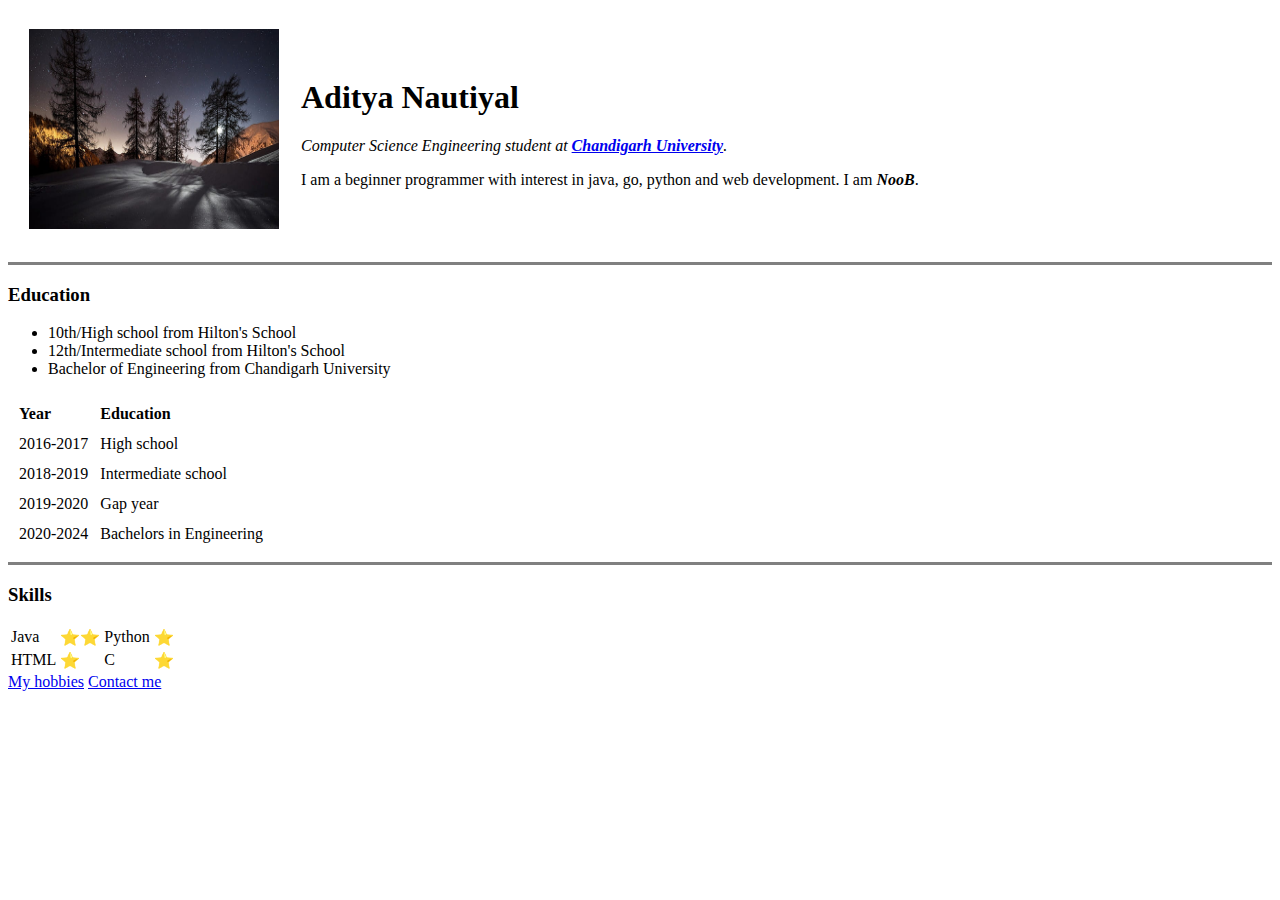
==== index.html @ 2e752358 "initial cv files" ====
<!DOCTYPE html>
<html lang="en">
<head>
    <meta charset="UTF-8">
    <meta name="viewport" content="width=device-width, initial-scale=1.0">
    <title>Aditya's Personal Site</title>
</head>
<body>
    <table cellspacing="20">
        <tr>
            <td><img src="img.jpg" height="200" width="250"></td>
            <td><h1>Aditya Nautiyal</h1>
                <p><em>Computer Science Engineering student at <strong><a href=www.cuchd.in title= www.cuchd.in>Chandigarh University</a></strong>.</em></p>
                <p>I am a beginner programmer with interest in java, go, python and web development. 
                    I am <em><strong>NooB</strong></em>.</p>
                </td>
        </tr>
    </table>
    <hr size="3" noshade="">
                <h3>Education</h3>
                <ul><li>10th/High school from Hilton's School</li>
                <li>12th/Intermediate school from Hilton's School</li>
                <li>Bachelor of Engineering from Chandigarh University</li></ul>
    
    <table cellspacing="10">
        <thead align="left">
            <th>Year</th>
            <th>Education</th>
        </thead>
        <tbody>
        <tr>
            <td>2016-2017</td>
            <td>High school</td>
        </tr>
        <tr>
            <td>2018-2019</td>
            <td>Intermediate school</td>
        </tr>
        <tr>
            <td>2019-2020</td>
            <td>Gap year</td>
        </tr>
        <tr>
            <td>2020-2024</td>
            <td>Bachelors in Engineering</td>
        </tr>
    </tbody>
    </table>
    <hr size="3" noshade="">
    <h3>Skills</h3>
    <table>
        <tr>
            <td>Java</td>
            <td>⭐⭐</td>
            <td>Python</td>
            <td>⭐</td>
        </tr>
        <tr>
            <td>HTML</td>
            <td>⭐</td>
            <td>C</td>
            <td>⭐</td>
        </tr>
    </table>
    <a href="hobbies.html">My hobbies</a>
    <a href="contact.html">Contact me</a>
</body>
</html>
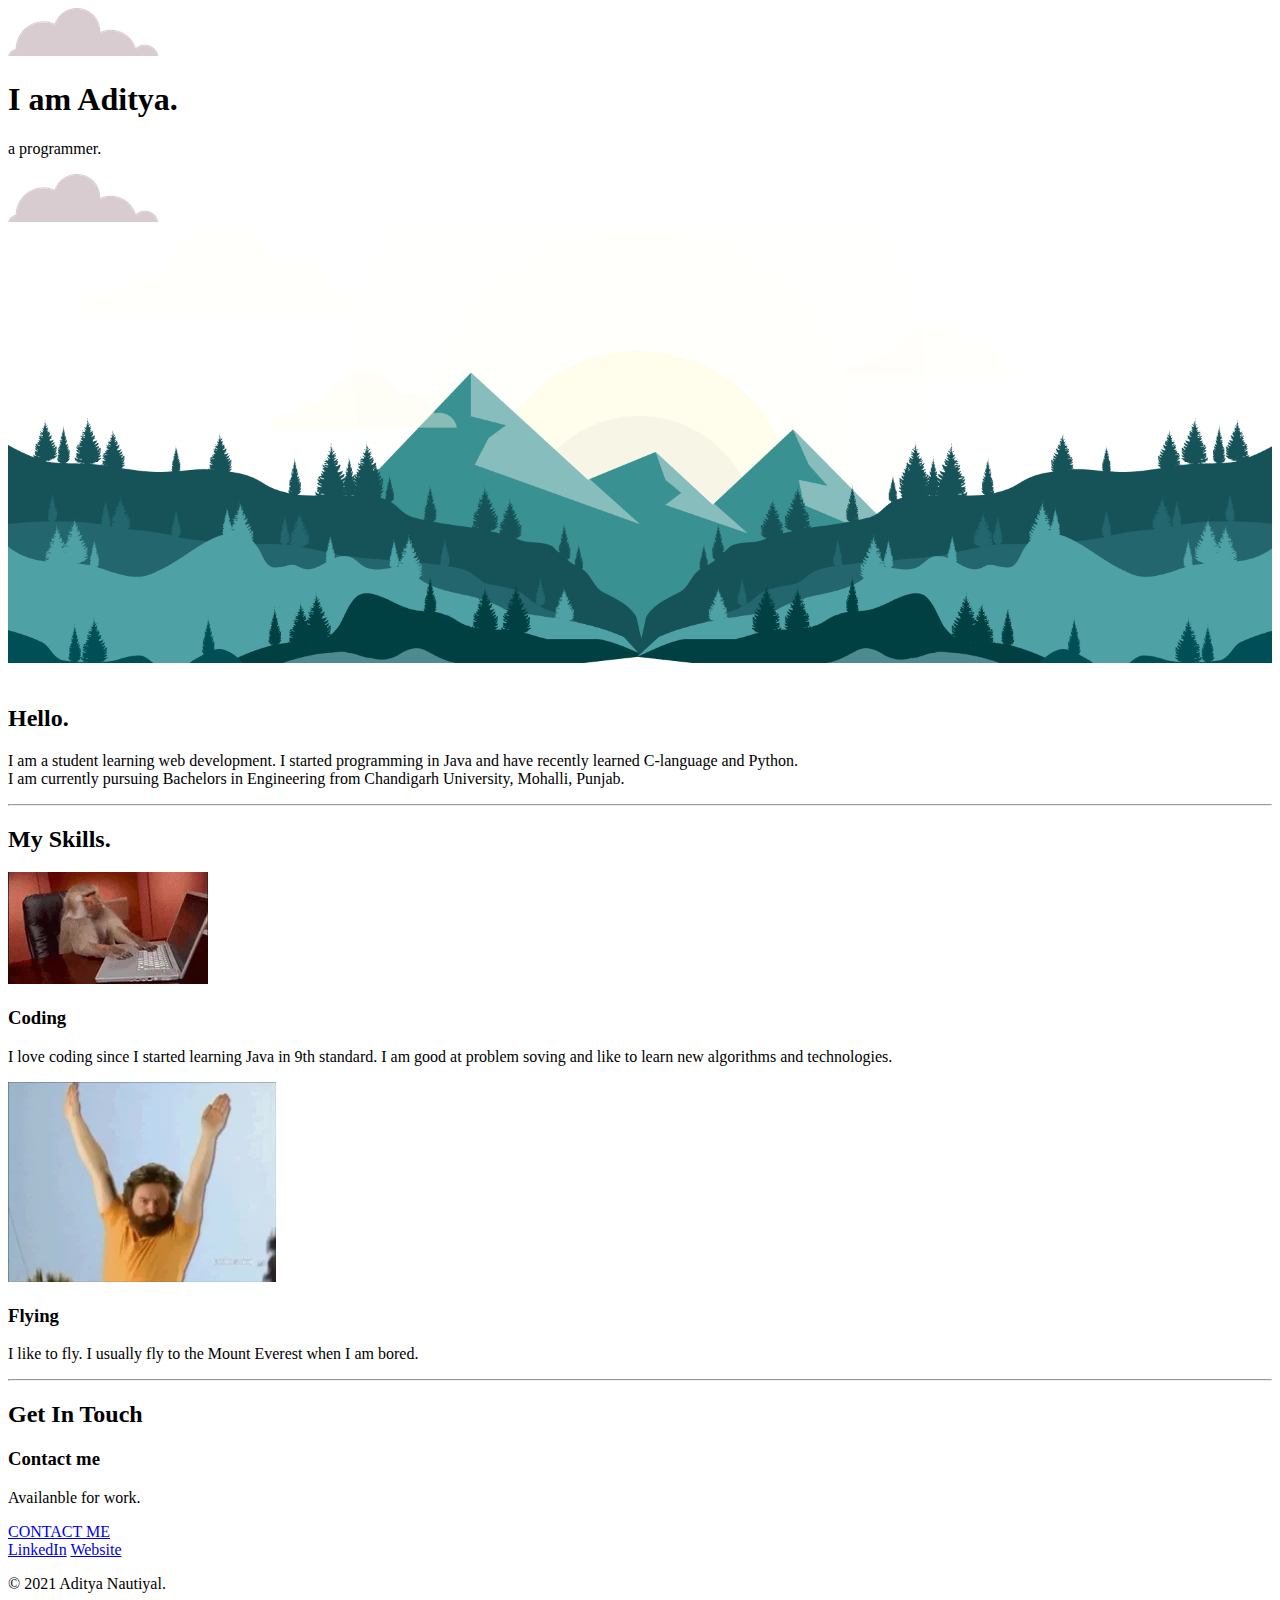
==== commit 0536f8a8: "Add files via upload" ====
--- a/index.html
+++ b/index.html
@@ -3,66 +3,58 @@
 <head>
     <meta charset="UTF-8">
     <meta name="viewport" content="width=device-width, initial-scale=1.0">
-    <title>Aditya's Personal Site</title>
+    <title>Aditya Nautiyal</title>
+    <link rel="stylesheet" href="css/styles.css">
+    <link rel="icon" href="favicon.ico">
+    <link rel="preconnect" href="https://fonts.gstatic.com">
+    <link href="https://fonts.googleapis.com/css2?family=Merriweather:wght@300&family=Montserrat:wght@200&family=Sacramento&display=swap" rel="stylesheet">
 </head>
 <body>
-    <table cellspacing="20">
-        <tr>
-            <td><img src="img.jpg" height="200" width="250"></td>
-            <td><h1>Aditya Nautiyal</h1>
-                <p><em>Computer Science Engineering student at <strong><a href=www.cuchd.in title= www.cuchd.in>Chandigarh University</a></strong>.</em></p>
-                <p>I am a beginner programmer with interest in java, go, python and web development. 
-                    I am <em><strong>NooB</strong></em>.</p>
-                </td>
-        </tr>
-    </table>
-    <hr size="3" noshade="">
-                <h3>Education</h3>
-                <ul><li>10th/High school from Hilton's School</li>
-                <li>12th/Intermediate school from Hilton's School</li>
-                <li>Bachelor of Engineering from Chandigarh University</li></ul>
+    <div class="top-container">
+        <img class="top-cloud" src="cloud.png" alt="cloud-img">
+        <h1>I am Aditya.</h1>
+        <p>a programmer.</p>
+        <img class="bottom-cloud" src="cloud.png" alt="cloud-img">
+        <img width=100% height=auto src="mountain (2).png" alt="mountain-img">
+    </div>
+    <div class="middle-container">
+        <div class="profile">
+          <img src="" alt="">
+          <h2>Hello.</h2>
+          <p>I am a student learning web development. I started programming in Java and have recently learned C-language and Python.
+            <br>
+            I am currently pursuing Bachelors in Engineering from Chandigarh University, Mohalli, Punjab.</p>
+        </div>
+        <hr>
+        <div class="skills">
+          <h2>My Skills.</h2>
+          <div class="skill-row">
+            <img class="images" src="coding.webp" alt="coder-img">
+            <h3>Coding</h3>
+            <p>I love coding since I started learning Java in 9th standard. I am good at problem soving and like to learn new algorithms and technologies.</p>
+          </div>
+          <div class="skill-row">
+            <img class="images" src="flying.webp" alt="flying-img">
+            <h3>Flying</h3>
+            <p>I like to fly. I usually fly to the Mount Everest when I am bored.</p>
+          </div>
+        </div>
+        <hr>
+        <div class="contact-me">
+          <h2>Get In Touch</h2>
+          <h3>Contact me</h3>
+          <p>Availanble for work.</p>
+          <a class="btn" href="mailto:adityanautiyal150@gmail.com">CONTACT ME</a>
+        </div>
+      </div>
+      
+      
+      <div class="bottom-container">
+        <a class="footer-link" href="https://www.linkedin.com/in/aditya-nautiyal-21304a1ba/">LinkedIn</a>
+        <a class="footer-link" href="https://adityan150.github.io/cv/">Website</a>
+        <p>© 2021 Aditya Nautiyal.</p>
+      </div>
+      
     
-    <table cellspacing="10">
-        <thead align="left">
-            <th>Year</th>
-            <th>Education</th>
-        </thead>
-        <tbody>
-        <tr>
-            <td>2016-2017</td>
-            <td>High school</td>
-        </tr>
-        <tr>
-            <td>2018-2019</td>
-            <td>Intermediate school</td>
-        </tr>
-        <tr>
-            <td>2019-2020</td>
-            <td>Gap year</td>
-        </tr>
-        <tr>
-            <td>2020-2024</td>
-            <td>Bachelors in Engineering</td>
-        </tr>
-    </tbody>
-    </table>
-    <hr size="3" noshade="">
-    <h3>Skills</h3>
-    <table>
-        <tr>
-            <td>Java</td>
-            <td>⭐⭐</td>
-            <td>Python</td>
-            <td>⭐</td>
-        </tr>
-        <tr>
-            <td>HTML</td>
-            <td>⭐</td>
-            <td>C</td>
-            <td>⭐</td>
-        </tr>
-    </table>
-    <a href="hobbies.html">My hobbies</a>
-    <a href="contact.html">Contact me</a>
 </body>
 </html>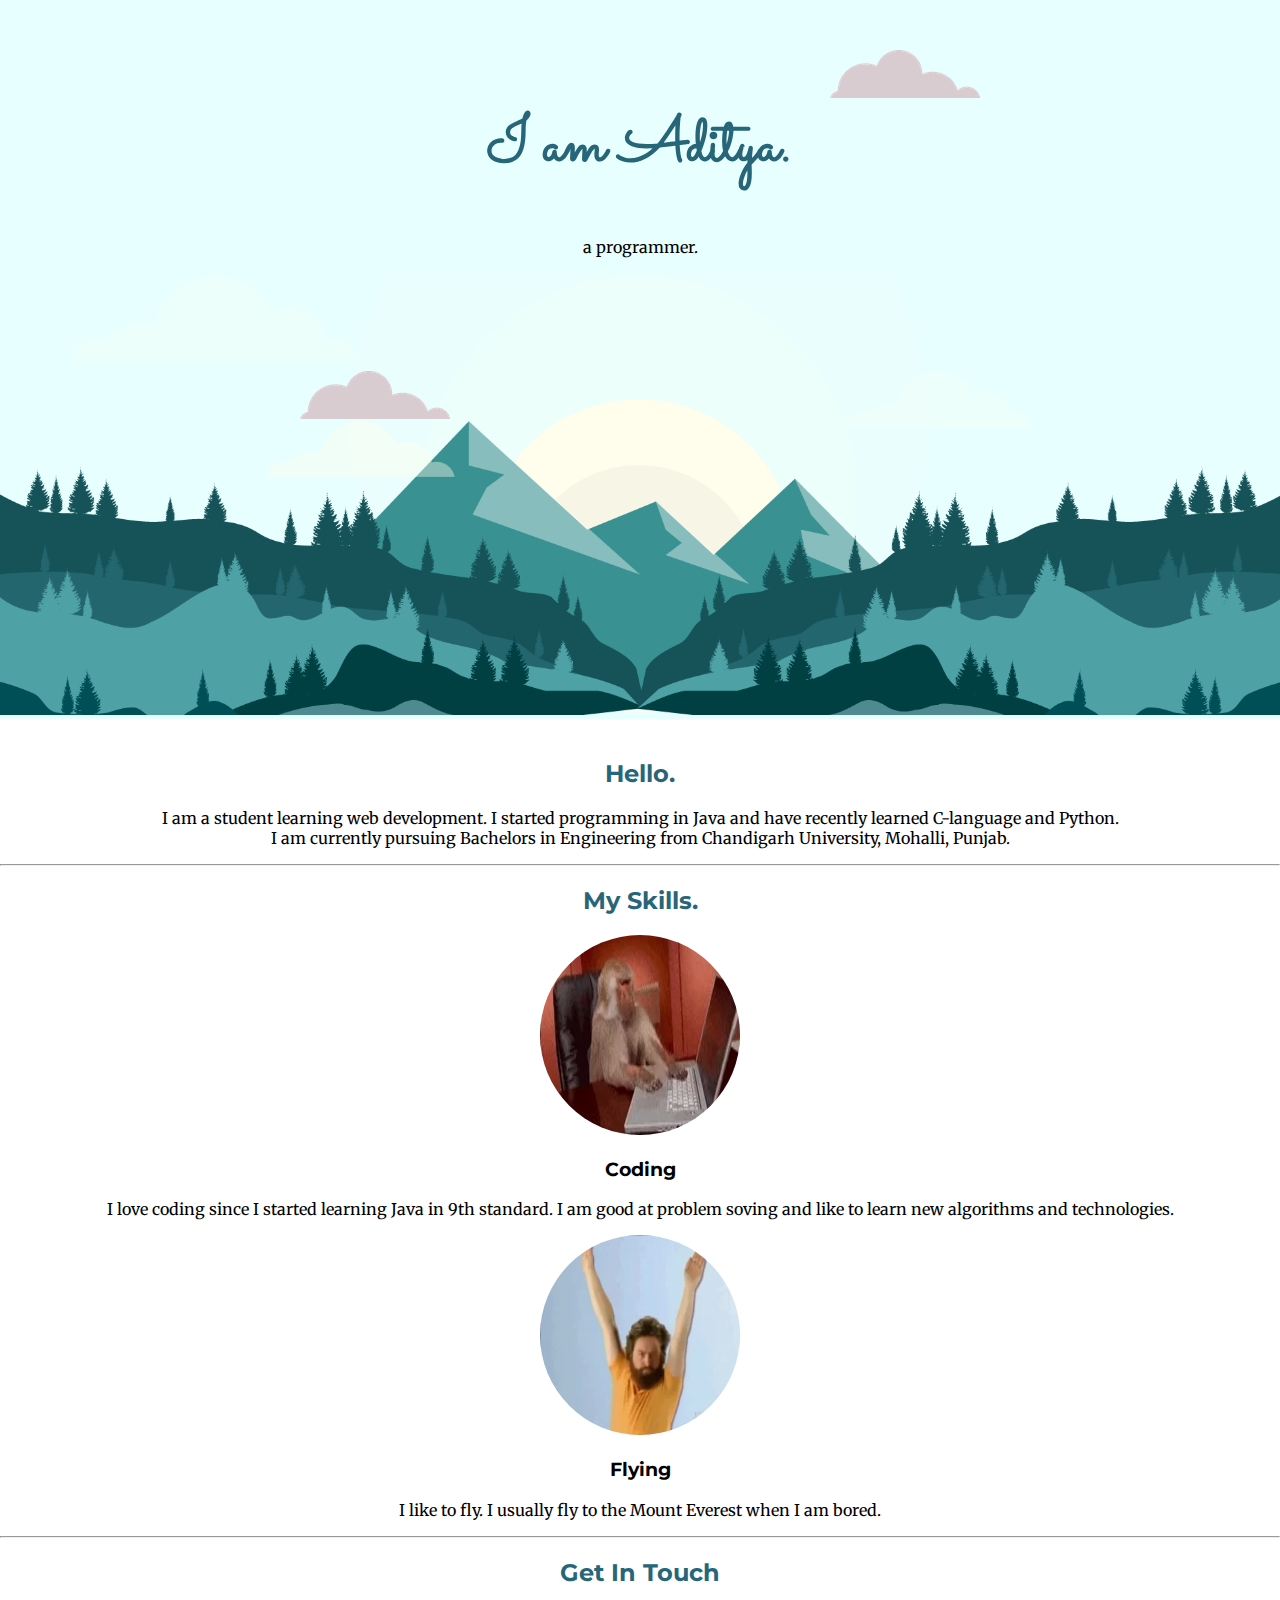
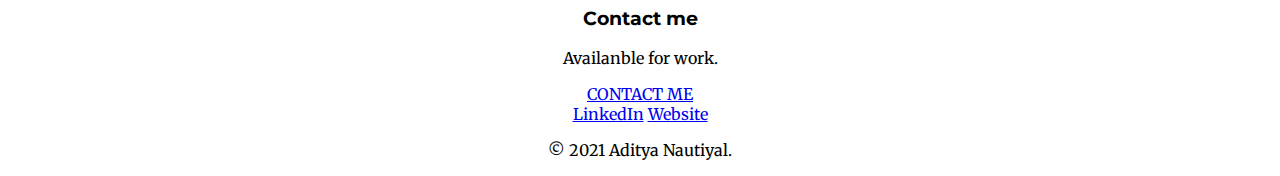
==== commit 15186abf: "Update index.html" ====
--- a/index.html
+++ b/index.html
@@ -4,7 +4,7 @@
     <meta charset="UTF-8">
     <meta name="viewport" content="width=device-width, initial-scale=1.0">
     <title>Aditya Nautiyal</title>
-    <link rel="stylesheet" href="css/styles.css">
+    <link rel="stylesheet" href="styles.css">
     <link rel="icon" href="favicon.ico">
     <link rel="preconnect" href="https://fonts.gstatic.com">
     <link href="https://fonts.googleapis.com/css2?family=Merriweather:wght@300&family=Montserrat:wght@200&family=Sacramento&display=swap" rel="stylesheet">
@@ -57,4 +57,4 @@
       
     
 </body>
-</html>+</html>
--- a/styles.css
+++ b/styles.css
@@ -0,0 +1,44 @@
+body {
+    margin: 0px;
+    text-align: center;
+    font-family: 'Merriweather', serif;
+}
+h1 {
+    margin-top: 0;
+    font-family: 'Sacramento', cursive;
+    font-size: 4em;
+    color: #276678;
+}
+h2{
+    font-family: 'Montserrat', sans-serif;
+    color: #276678;
+}
+h3{
+    font-family: 'Montserrat', sans-serif;
+}
+.top-container {
+    background-color: #e8ffff;
+    position: relative;
+    padding-top: 100px;
+}
+/* .middle-container {
+
+}
+.bottom-container {
+
+} */
+.bottom-cloud{
+    position: absolute;
+    left: 300px;
+    bottom: 300px;
+}
+.top-cloud{
+    position: absolute;
+    right:300px;
+    top: 50px;
+}
+.images{
+    height:200px;
+    width: 200px;
+    border-radius: 100%;
+}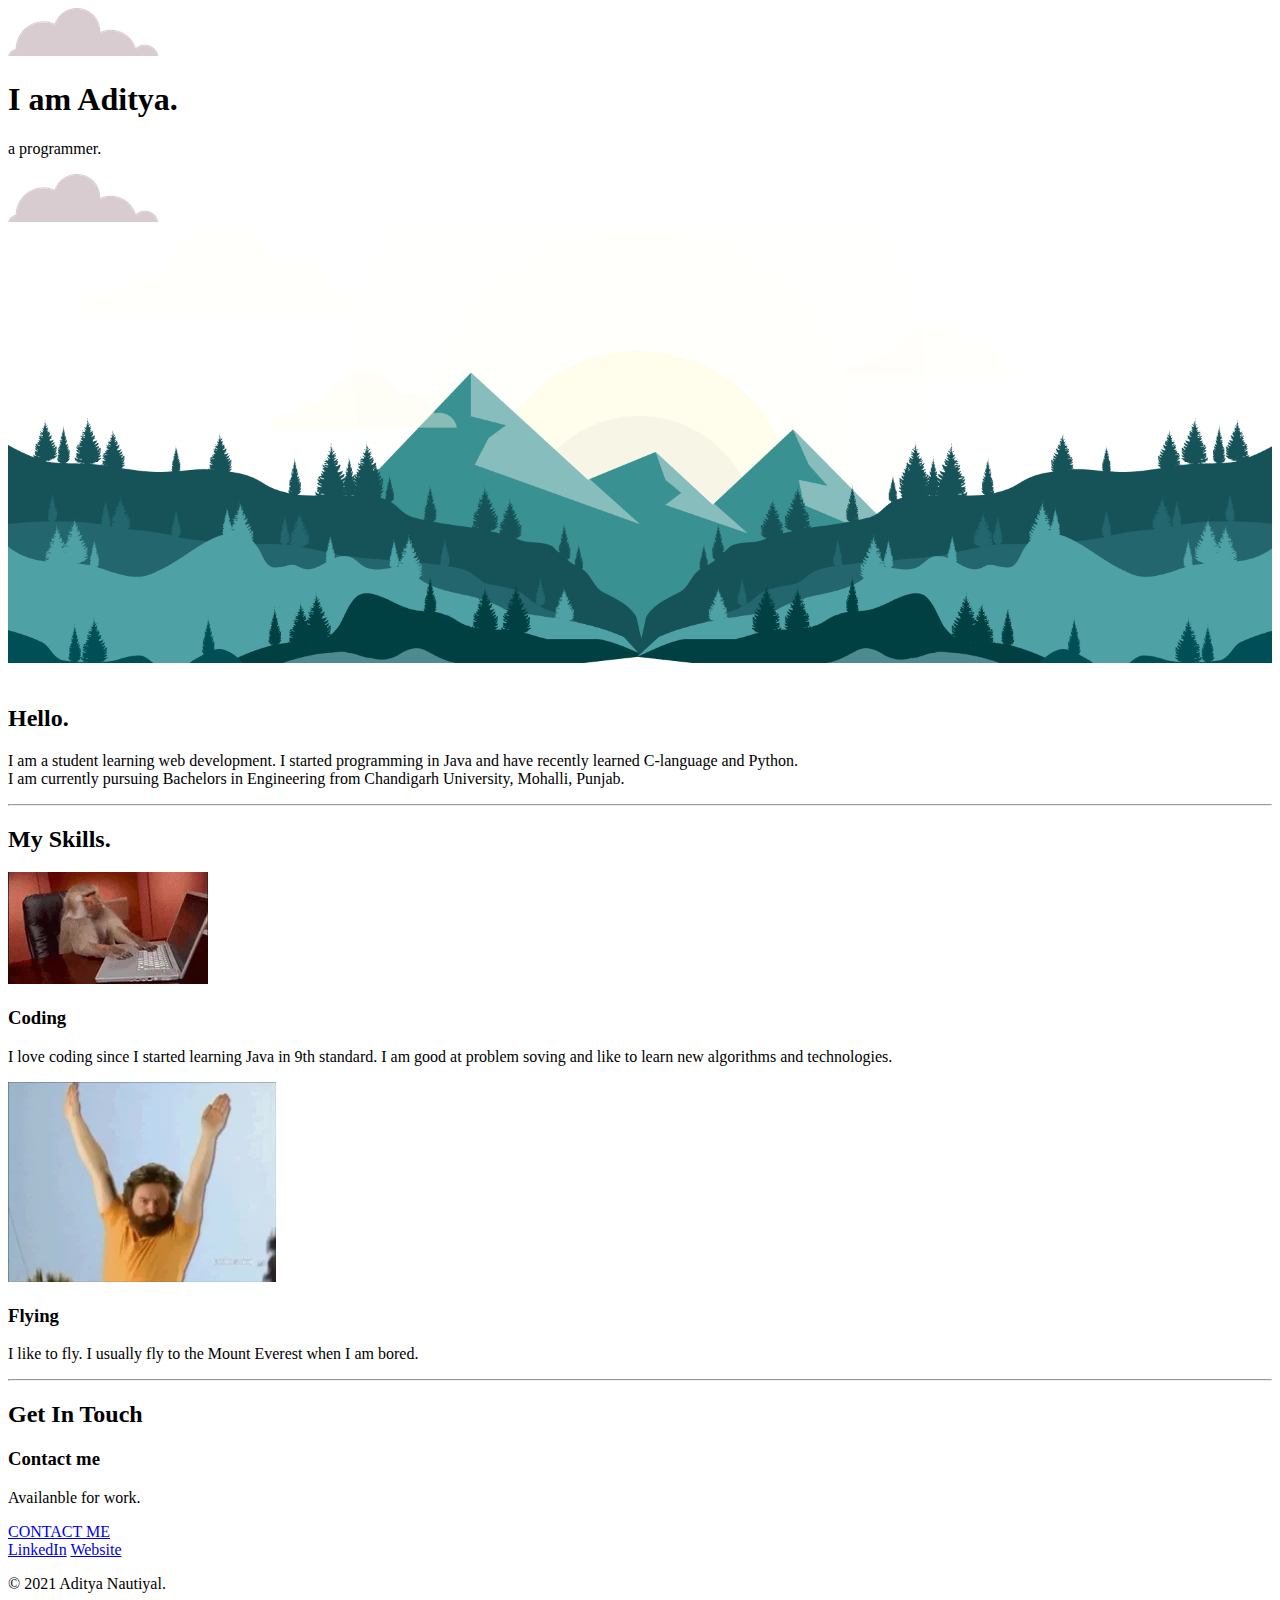
==== commit 487f646a: "Update index.html" ====
--- a/index.html
+++ b/index.html
@@ -4,7 +4,7 @@
     <meta charset="UTF-8">
     <meta name="viewport" content="width=device-width, initial-scale=1.0">
     <title>Aditya Nautiyal</title>
-    <link rel="stylesheet" href="styles.css">
+    <link rel="stylesheet" href="styles.css/">
     <link rel="icon" href="favicon.ico">
     <link rel="preconnect" href="https://fonts.gstatic.com">
     <link href="https://fonts.googleapis.com/css2?family=Merriweather:wght@300&family=Montserrat:wght@200&family=Sacramento&display=swap" rel="stylesheet">
